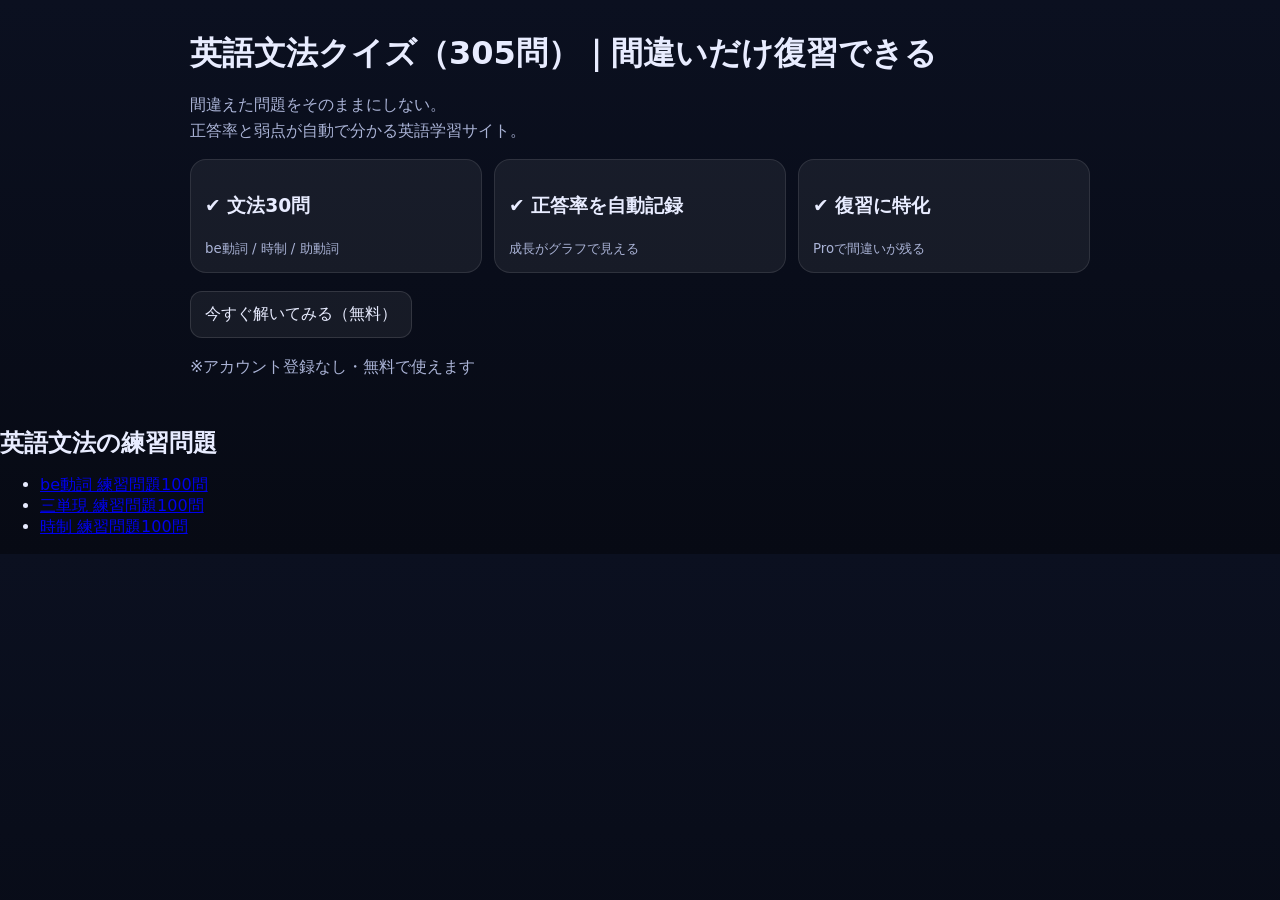
==== index.html @ 05aa5d88 "Update index.html" ====
<!DOCTYPE html>
<html lang="ja">
<head>
  <meta charset="UTF-8">
  <meta name="viewport" content="width=device-width, initial-scale=1.0">
  <title>英語文法クイズ｜間違いだけ復習できる無料学習サイト</title>
  <meta name="description" content="英語文法30問（be動詞・時制・助動詞）。正答率を自動記録し、間違えた問題だけ復習できる無料学習サイト。登録不要ですぐ使えます。">
  <style>
  :root{
    --bg:#0b1020;
    --card:#111a33;
    --text:#e8ecff;
    --muted:#aab3d6;
    --accent:#6ea8ff;
    --danger:#ff6b6b;
  }
  body{
    margin:0;
    font-family: system-ui, -apple-system, Segoe UI, Roboto, sans-serif;
    background: linear-gradient(180deg, var(--bg), #070a14);
    color: var(--text);
  }
  .wrap{
    max-width: 900px;
    margin: 0 auto;
    padding: 24px 16px;
  }
  h1,h2{ margin: 8px 0 16px; }
  p{ color: var(--muted); line-height:1.6; }

  /* ボタン/リンクをボタン化 */
  .btn, a.btn, button{
    display:inline-flex;
    align-items:center;
    justify-content:center;
    gap:8px;
    padding: 12px 14px;
    border-radius: 12px;
    border: 1px solid rgba(255,255,255,.12);
    background: rgba(255,255,255,.06);
    color: var(--text);
    text-decoration:none;
    cursor:pointer;
    transition: transform .05s ease, background .2s ease;
  }
  .btn:hover, a.btn:hover, button:hover{
    background: rgba(255,255,255,.10);
  }
  .btn:active, a.btn:active, button:active{
    transform: translateY(1px);
  }
  .primary{
    background: rgba(110,168,255,.18);
    border-color: rgba(110,168,255,.35);
  }
  .primary:hover{ background: rgba(110,168,255,.26); }

  /* カード */
  .grid{
    display:grid;
    grid-template-columns: repeat(auto-fit, minmax(220px,1fr));
    gap: 12px;
    margin-top: 14px;
  }
  .card{
    background: rgba(255,255,255,.06);
    border:1px solid rgba(255,255,255,.10);
    border-radius:16px;
    padding:14px;
  }
  .card small{ color: var(--muted); }

  /* クイズ */
  #question{
    font-size: 20px;
    margin-bottom: 14px;
  }
  .choices{
    display:grid;
    grid-template-columns: 1fr;
    gap: 10px;
  }
  .choice{
    width: 100%;
    text-align:left;
  }
  #result{
    margin-top: 12px;
    font-weight: 700;
  }
  #explain{
    margin-top: 10px;
    padding: 12px;
    border-radius: 12px;
    background: rgba(255,255,255,.06);
    border:1px solid rgba(255,255,255,.10);
  }
  .hidden{ display:none; }

  /* フッターリンク */
  .links{
    margin-top: 18px;
    display:flex;
    gap:10px;
    flex-wrap: wrap;
  }
</style>
</head>
<body>

<div class="wrap">
 <h1 id="mainTitle">英語文法クイズ</h1>
  <p>
    間違えた問題をそのままにしない。<br>
    正答率と弱点が自動で分かる英語学習サイト。
  </p>

  <div class="grid">
    <div class="card">
      <h3>✔ 文法30問</h3>
      <small>be動詞 / 時制 / 助動詞</small>
    </div>
    <div class="card">
      <h3>✔ 正答率を自動記録</h3>
      <small>成長がグラフで見える</small>
    </div>
    <div class="card">
      <h3>✔ 復習に特化</h3>
      <small>Proで間違いが残る</small>
    </div>
  </div>

  <div class="links">
    <a class="btn primary" href="./itiran.html">今すぐ解いてみる（無料）</a>
    </a>
  </div>

  <p style="margin-top:16px;">
    ※アカウント登録なし・無料で使えます
  </p>
</div>
<h2>英語文法の練習問題</h2>

<ul>
<li><a href="be.html">be動詞 練習問題100問</a></li>
<li><a href="./tense.html">三単現 練習問題100問</a></li>
<li><a href="./modal.html">時制 練習問題100問</a></li>
</ul>

  <script src="./index.js"></script>
</body>

</html>
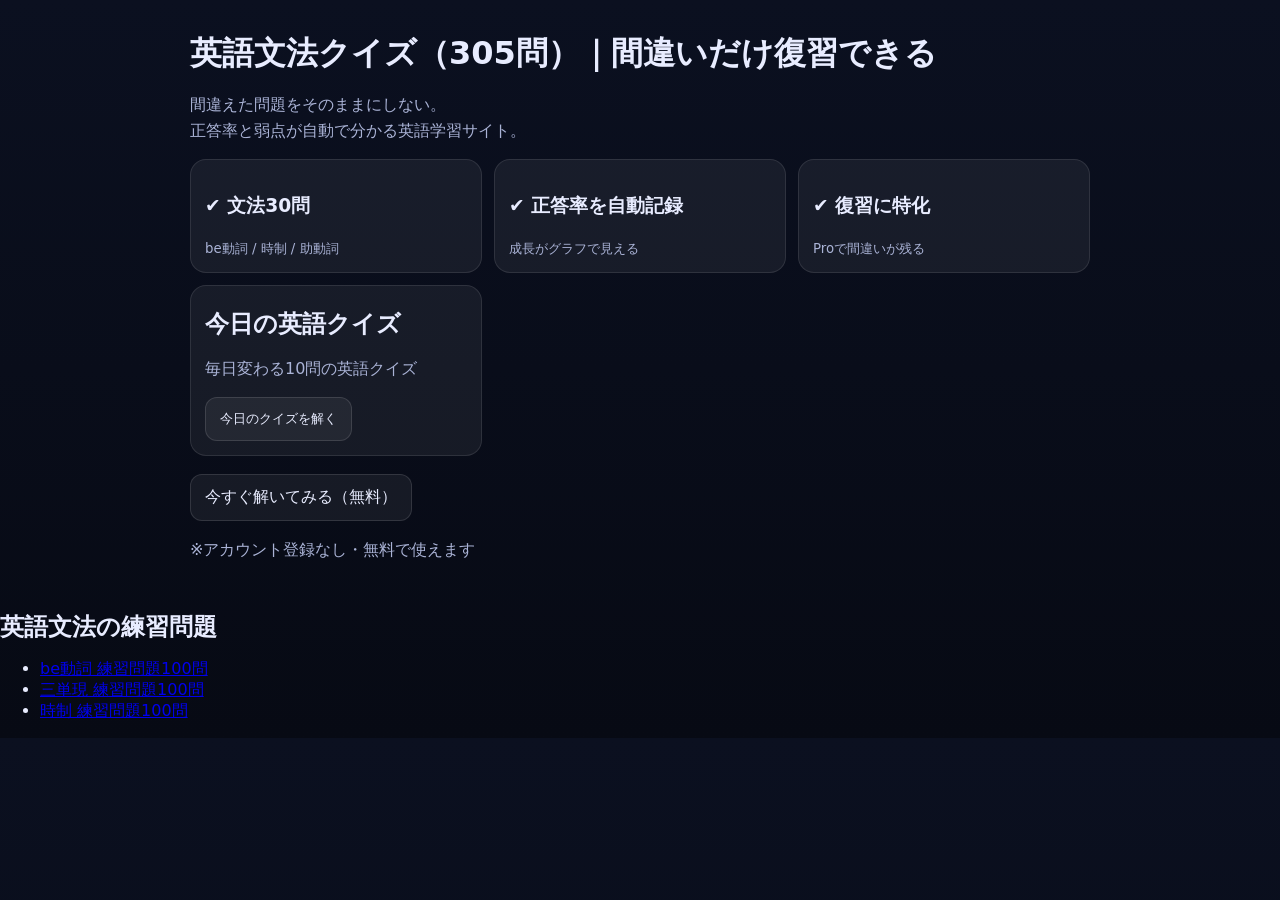
==== commit e387597c: "Update index.html" ====
--- a/index.html
+++ b/index.html
@@ -128,6 +128,14 @@
       <h3>✔ 復習に特化</h3>
       <small>Proで間違いが残る</small>
     </div>
+    <div class="card">
+<h2>今日の英語クイズ</h2>
+<p>毎日変わる10問の英語クイズ</p>
+
+<button onclick="startDailyQuiz()" class="btn">
+今日のクイズを解く
+</button>
+</div>
   </div>
 
   <div class="links">
@@ -157,3 +165,4 @@
 
 
 
+
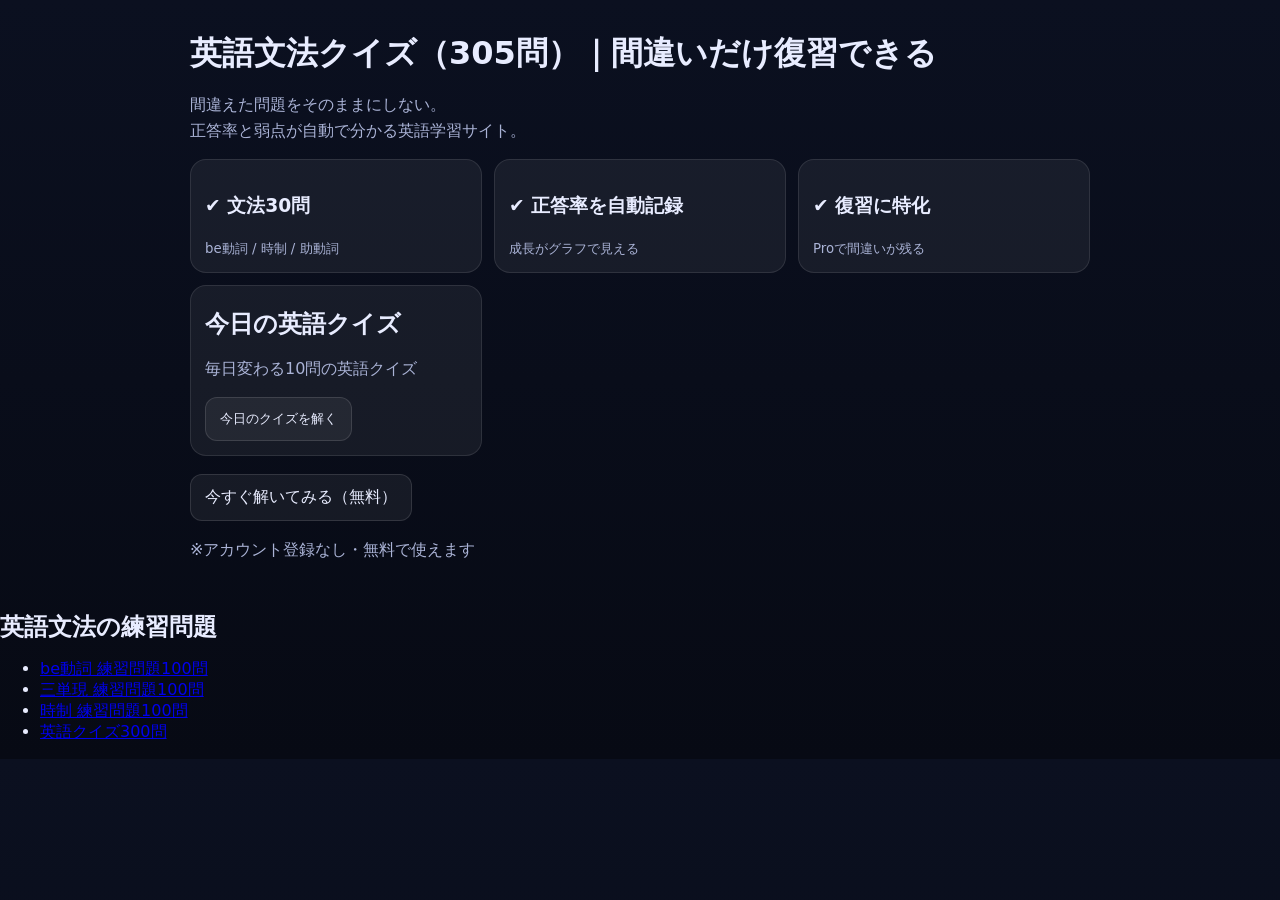
==== commit 8c8d4767: "Update index.html" ====
--- a/index.html
+++ b/index.html
@@ -153,6 +153,7 @@
 <li><a href="be.html">be動詞 練習問題100問</a></li>
 <li><a href="./tense.html">三単現 練習問題100問</a></li>
 <li><a href="./modal.html">時制 練習問題100問</a></li>
+  <li><a href="quiz.html">英語クイズ300問</a></li>
 </ul>
 
   <script src="./index.js"></script>
@@ -166,3 +167,4 @@
 
 
 
+
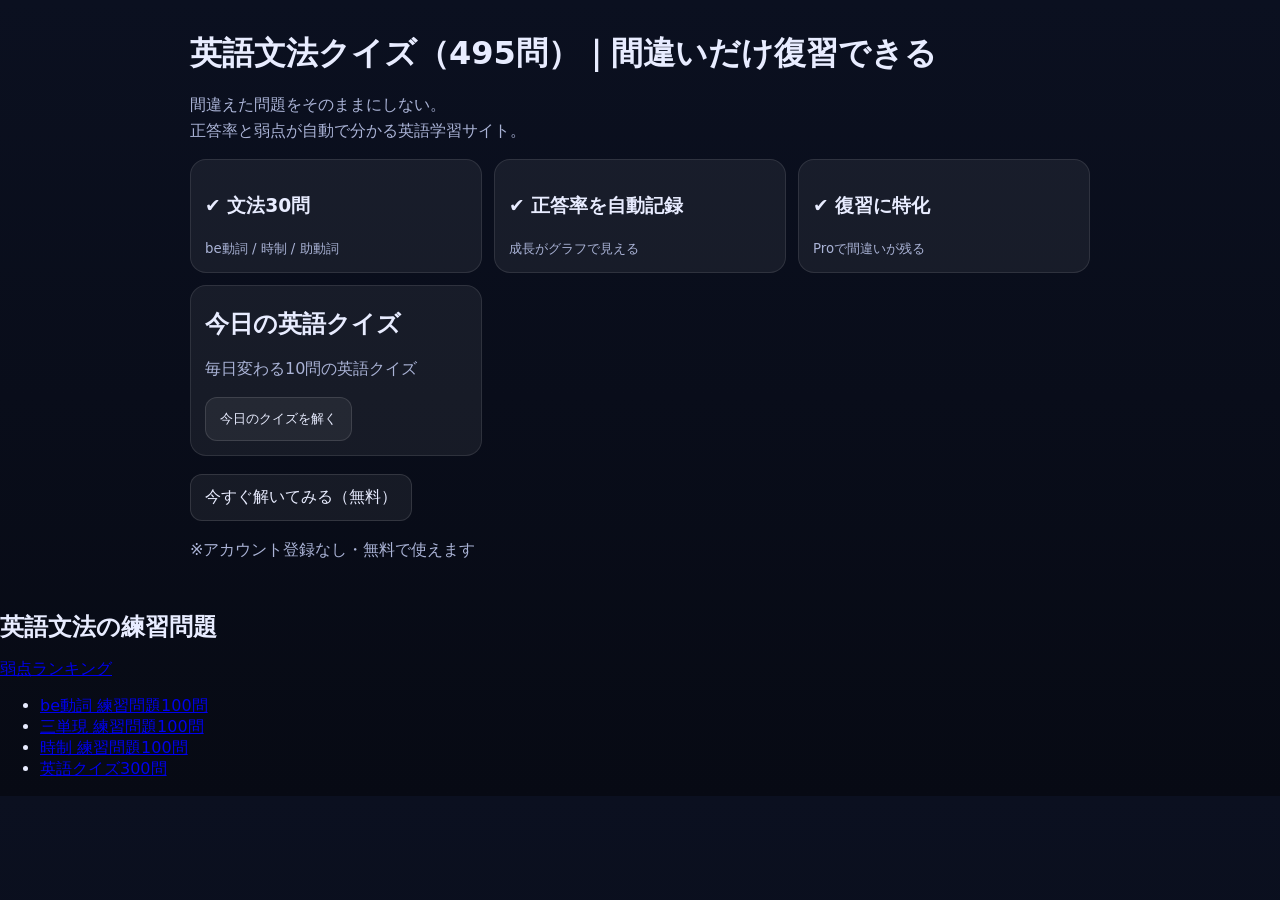
==== commit 04d9e4e8: "Update index.html" ====
--- a/index.html
+++ b/index.html
@@ -3,8 +3,21 @@
 <head>
   <meta charset="UTF-8">
   <meta name="viewport" content="width=device-width, initial-scale=1.0">
-  <title>英語文法クイズ｜間違いだけ復習できる無料学習サイト</title>
-  <meta name="description" content="英語文法30問（be動詞・時制・助動詞）。正答率を自動記録し、間違えた問題だけ復習できる無料学習サイト。登録不要ですぐ使えます。">
+  <title>英語文法クイズ300問｜be動詞・三人称単数現在・時制を無料で学習</title>
+<meta name="description" content="英語文法クイズ300問を無料で解ける学習サイト。be動詞・三人称単数現在・時制を10問ずつランダム出題。間違えた問題の復習や正答率グラフにも対応。">
+
+<link rel="canonical" href="https://eliasenmanuel200531-oss.github.io/english-quize/" />
+
+<meta property="og:type" content="website">
+<meta property="og:title" content="英語文法クイズ300問｜無料で学習">
+<meta property="og:description" content="be動詞・三人称単数現在・時制をクイズ形式で学べる無料サイト。10問ランダム出題、復習機能つき。">
+<meta property="og:url" content="https://eliasenmanuel200531-oss.github.io/english-quize/">
+<meta property="og:site_name" content="英語文法クイズ">
+<meta property="og:locale" content="ja_JP">
+
+<meta name="twitter:card" content="summary">
+<meta name="twitter:title" content="英語文法クイズ300問｜無料で学習">
+<meta name="twitter:description" content="be動詞・三人称単数現在・時制をクイズ形式で学べる無料サイト。">
   <style>
   :root{
     --bg:#0b1020;
@@ -148,7 +161,7 @@
   </p>
 </div>
 <h2>英語文法の練習問題</h2>
-
+<a href="ranking.html">弱点ランキング</a>
 <ul>
 <li><a href="be.html">be動詞 練習問題100問</a></li>
 <li><a href="./tense.html">三単現 練習問題100問</a></li>
@@ -168,3 +181,5 @@
 
 
 
+
+
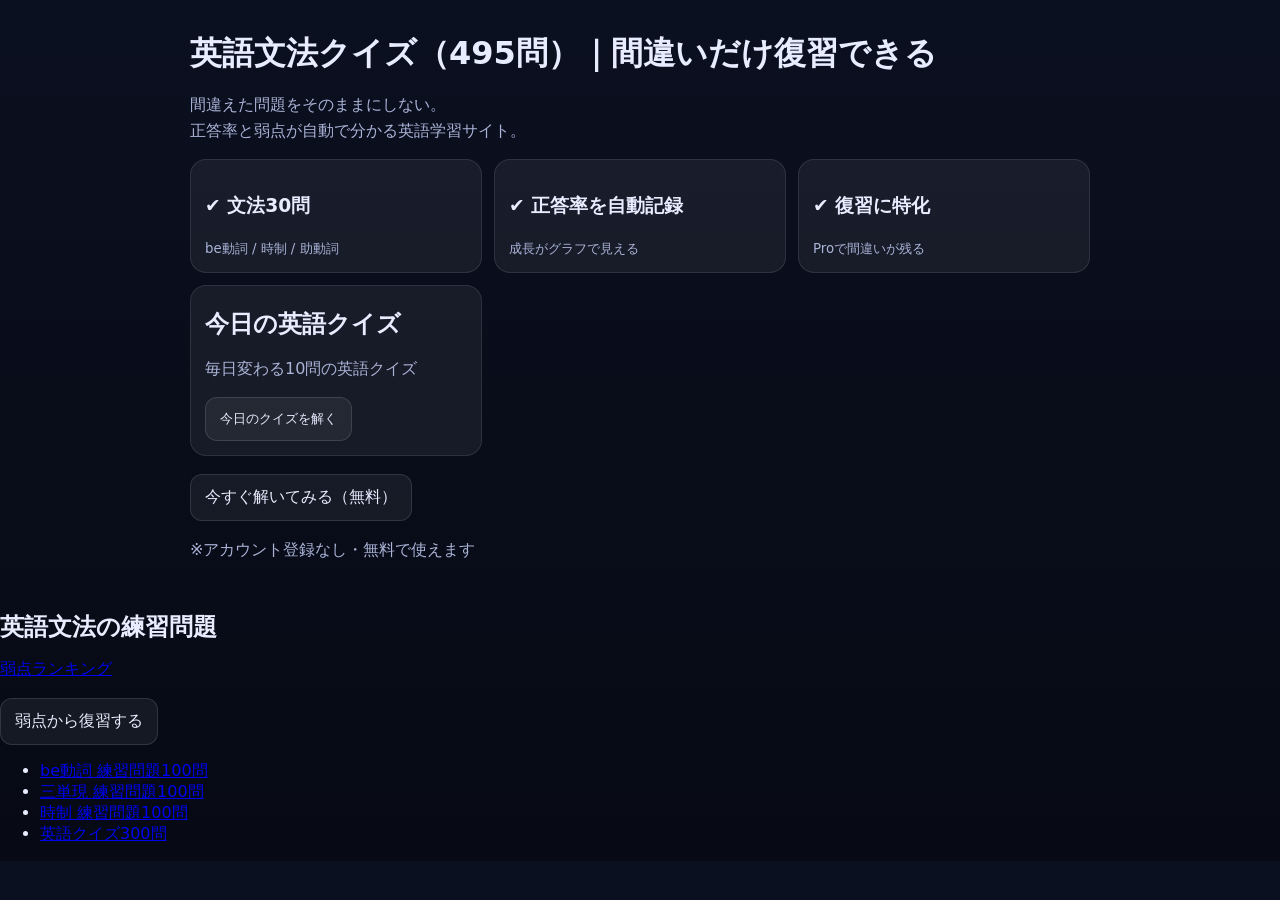
==== commit a34d01e5: "Update index.html" ====
--- a/index.html
+++ b/index.html
@@ -162,6 +162,9 @@
 </div>
 <h2>英語文法の練習問題</h2>
 <a href="ranking.html">弱点ランキング</a>
+  <div class="links">
+  <a class="btn primary" href="#" onclick="startWeakQuiz()">弱点から復習する</a>
+</div>
 <ul>
 <li><a href="be.html">be動詞 練習問題100問</a></li>
 <li><a href="./tense.html">三単現 練習問題100問</a></li>
@@ -183,3 +186,4 @@
 
 
 
+
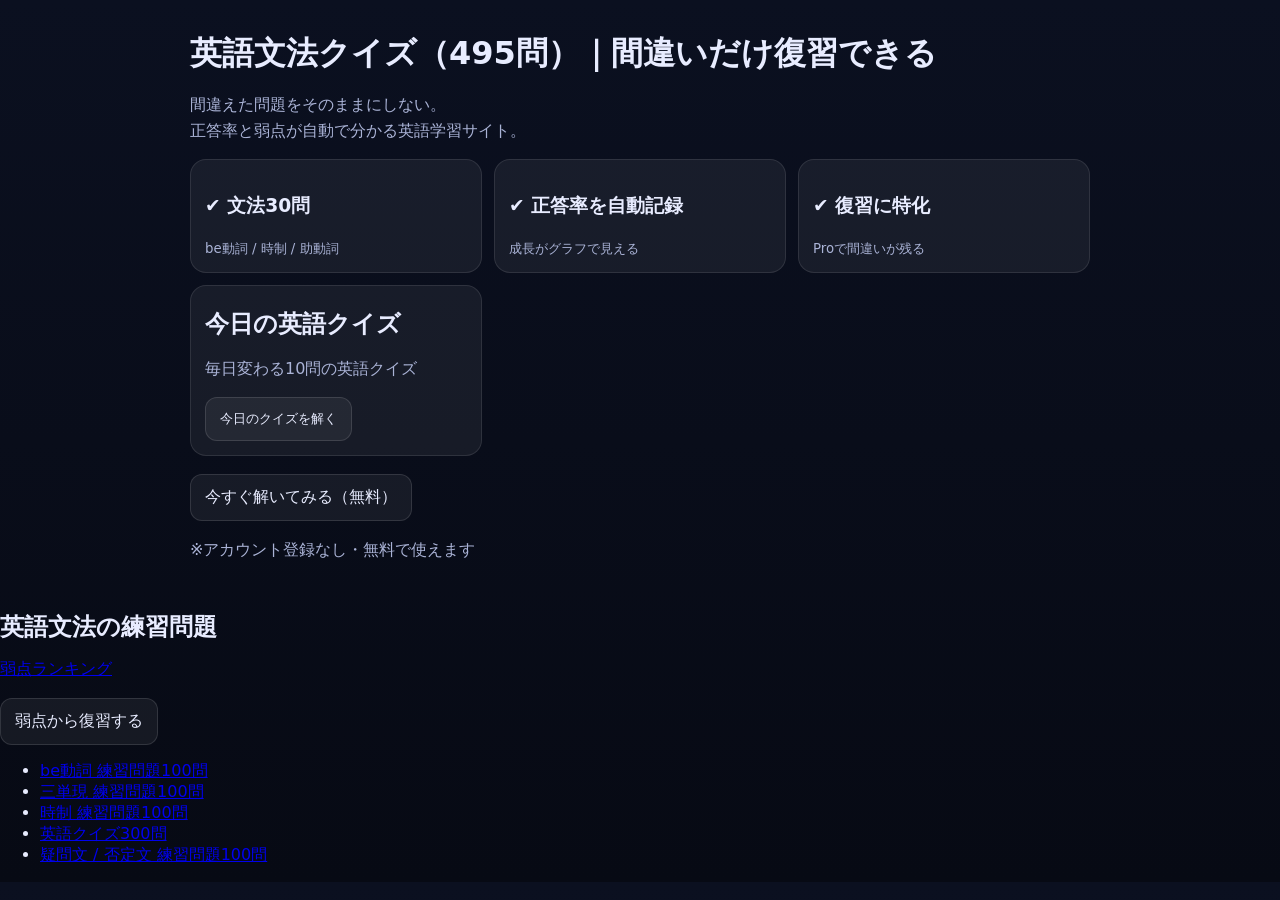
==== commit b6f84a28: "Update index.html" ====
--- a/index.html
+++ b/index.html
@@ -170,6 +170,7 @@
 <li><a href="./tense.html">三単現 練習問題100問</a></li>
 <li><a href="./modal.html">時制 練習問題100問</a></li>
   <li><a href="quiz.html">英語クイズ300問</a></li>
+  <li><a href="question_negative.html">疑問文 / 否定文 練習問題100問</a></li>
 </ul>
 
   <script src="./index.js"></script>
@@ -187,3 +188,4 @@
 
 
 
+
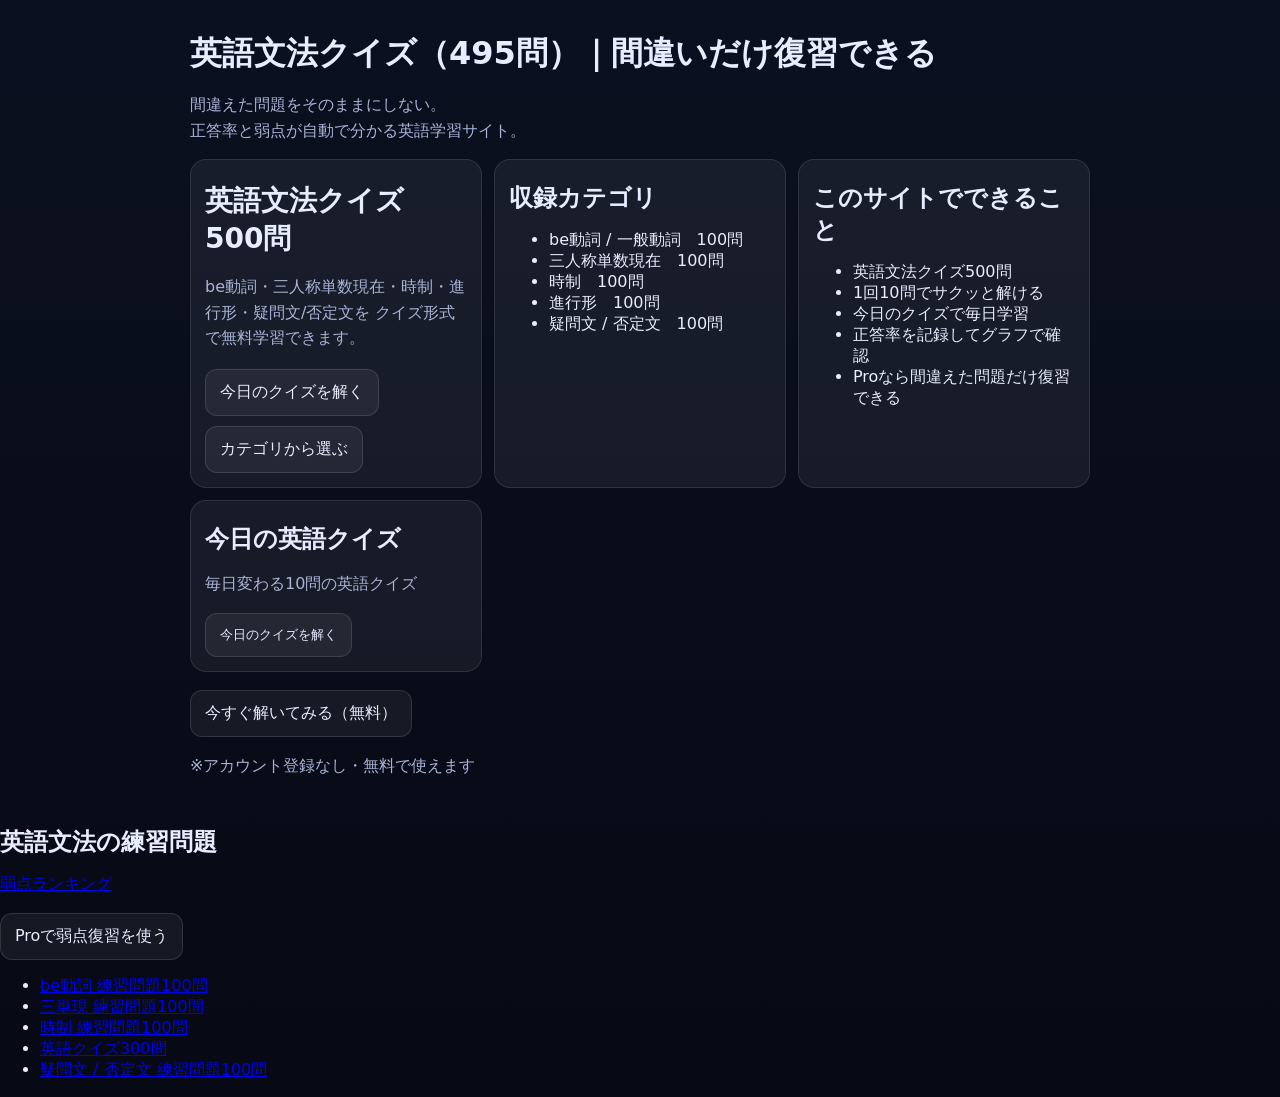
==== commit 44289bed: "Update index.html" ====
--- a/index.html
+++ b/index.html
@@ -130,17 +130,37 @@
 
   <div class="grid">
     <div class="card">
-      <h3>✔ 文法30問</h3>
-      <small>be動詞 / 時制 / 助動詞</small>
-    </div>
-    <div class="card">
-      <h3>✔ 正答率を自動記録</h3>
-      <small>成長がグラフで見える</small>
-    </div>
-    <div class="card">
-      <h3>✔ 復習に特化</h3>
-      <small>Proで間違いが残る</small>
-    </div>
+  <h2 style="font-size:28px; margin-bottom:10px;">英語文法クイズ 500問</h2>
+  <p>
+    be動詞・三人称単数現在・時制・進行形・疑問文/否定文を
+    クイズ形式で無料学習できます。
+  </p>
+
+  <div class="links">
+    <a class="btn primary" href="#" onclick="startDailyQuiz()">今日のクイズを解く</a>
+    <a class="btn" href="itiran.html">カテゴリから選ぶ</a>
+  </div>    
+</div>
+    <div class="card">
+  <h2>収録カテゴリ</h2>
+  <ul>
+    <li>be動詞 / 一般動詞　100問</li>
+    <li>三人称単数現在　100問</li>
+    <li>時制　100問</li>
+    <li>進行形　100問</li>
+    <li>疑問文 / 否定文　100問</li>
+  </ul>
+</div>
+    <div class="card">
+  <h2>このサイトでできること</h2>
+  <ul>
+    <li>英語文法クイズ500問</li>
+    <li>1回10問でサクッと解ける</li>
+    <li>今日のクイズで毎日学習</li>
+    <li>正答率を記録してグラフで確認</li>
+    <li>Proなら間違えた問題だけ復習できる</li>
+  </ul>
+</div>
     <div class="card">
 <h2>今日の英語クイズ</h2>
 <p>毎日変わる10問の英語クイズ</p>
@@ -163,7 +183,7 @@
 <h2>英語文法の練習問題</h2>
 <a href="ranking.html">弱点ランキング</a>
   <div class="links">
-  <a class="btn primary" href="#" onclick="startWeakQuiz()">弱点から復習する</a>
+  <a class="btn" href="pro.html">Proで弱点復習を使う</a>
 </div>
 <ul>
 <li><a href="be.html">be動詞 練習問題100問</a></li>
@@ -189,3 +209,4 @@
 
 
 
+
